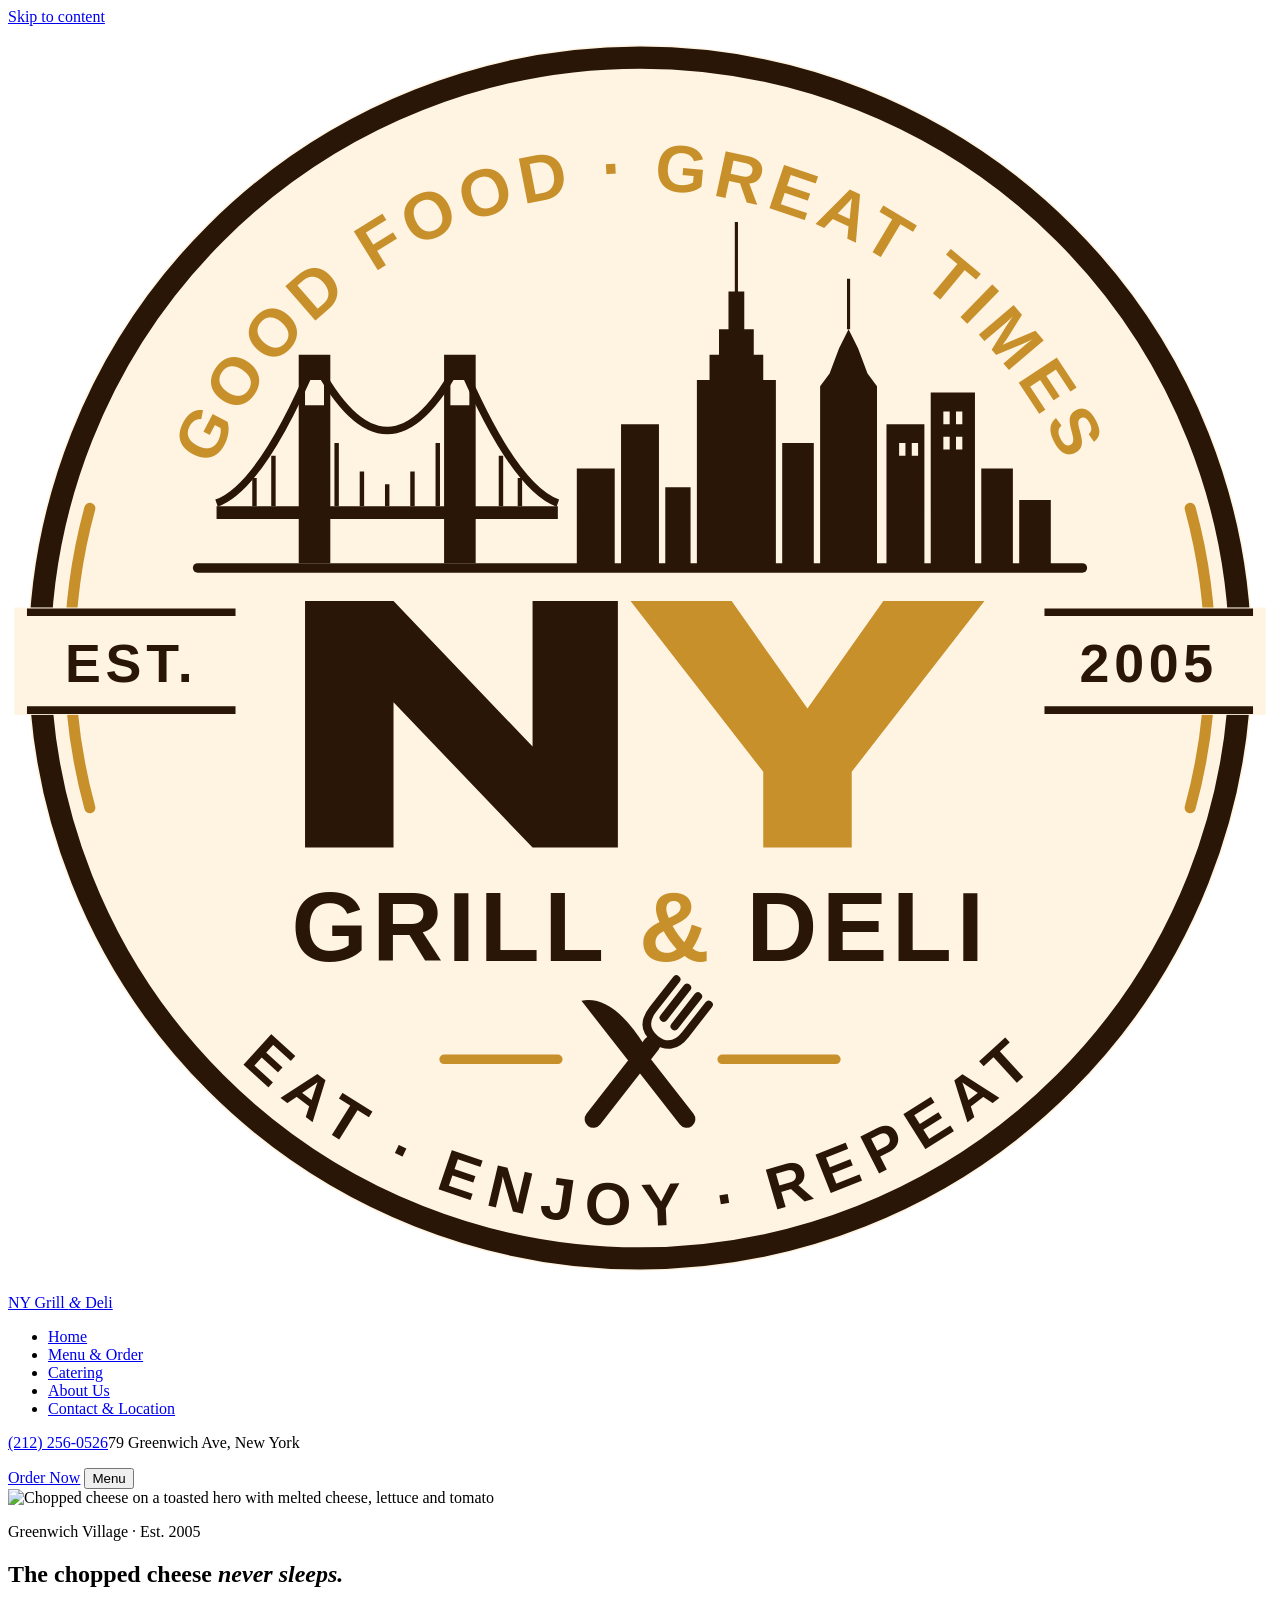
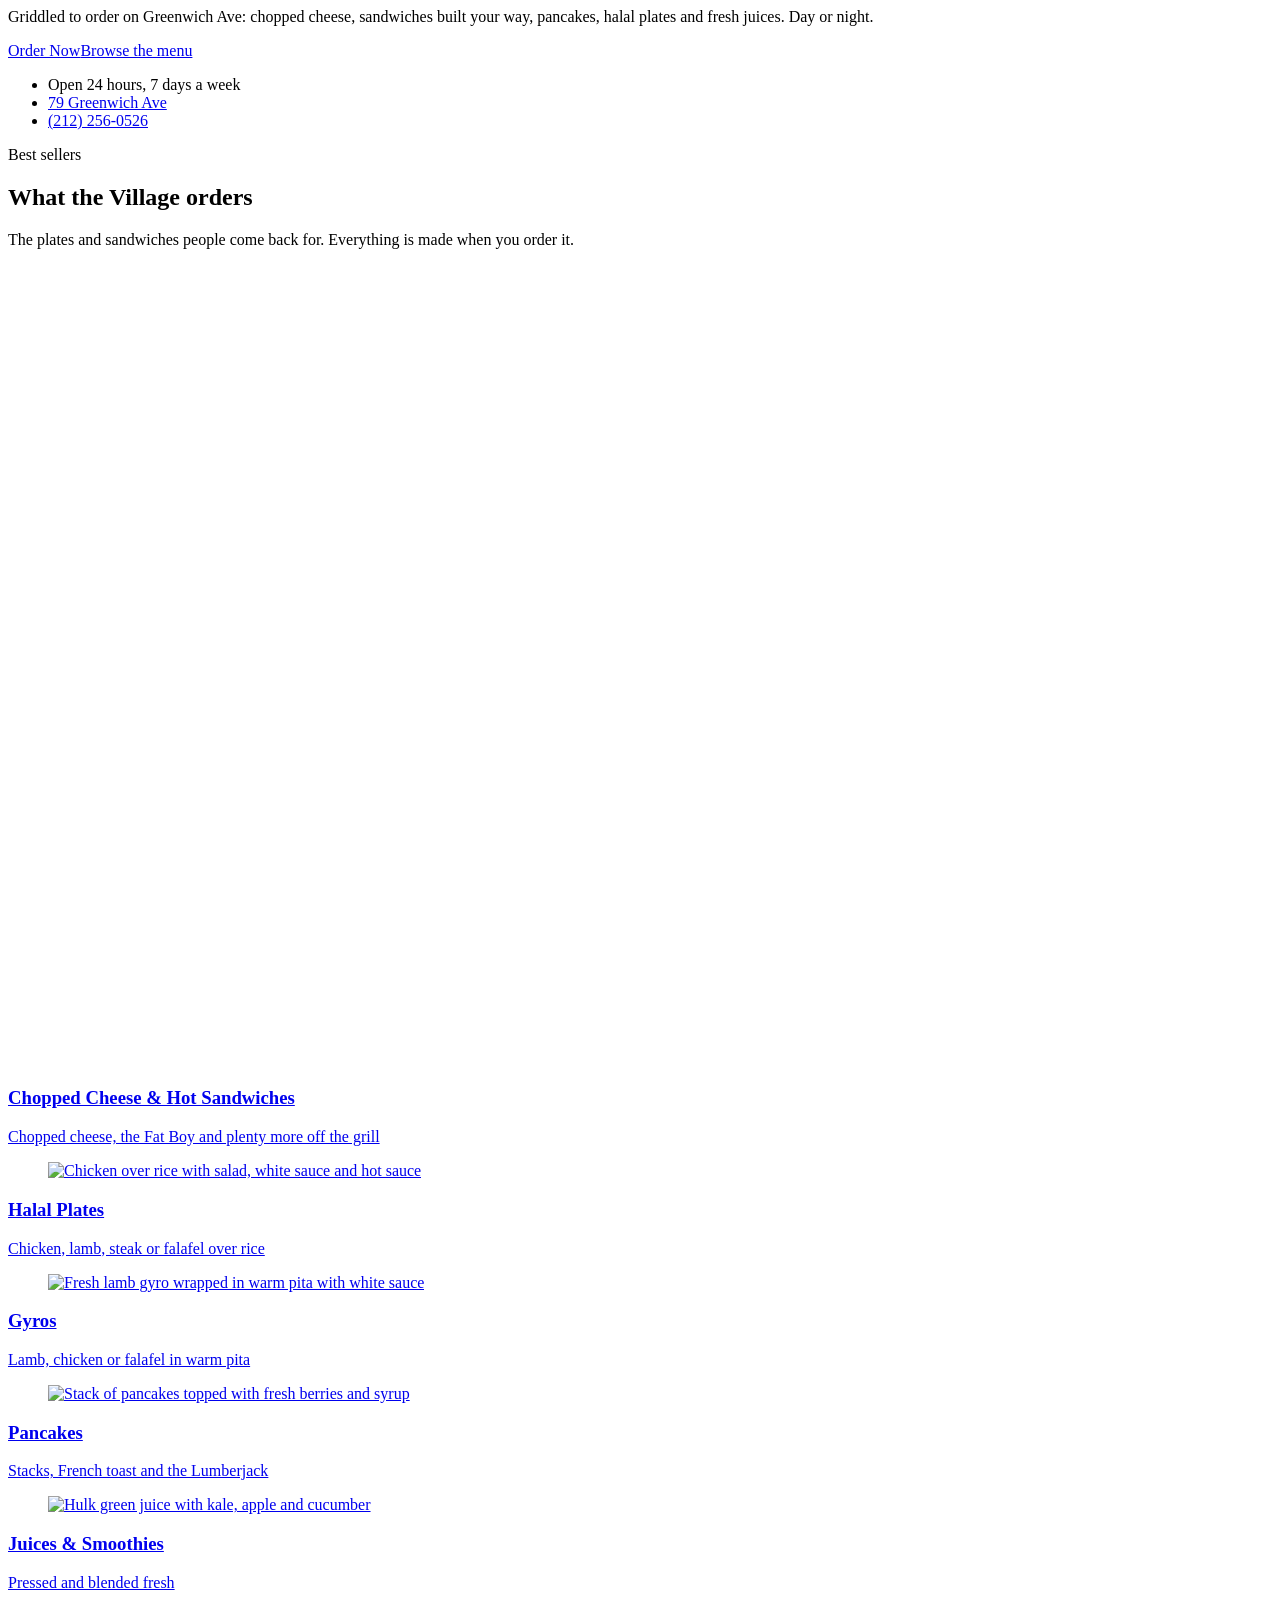
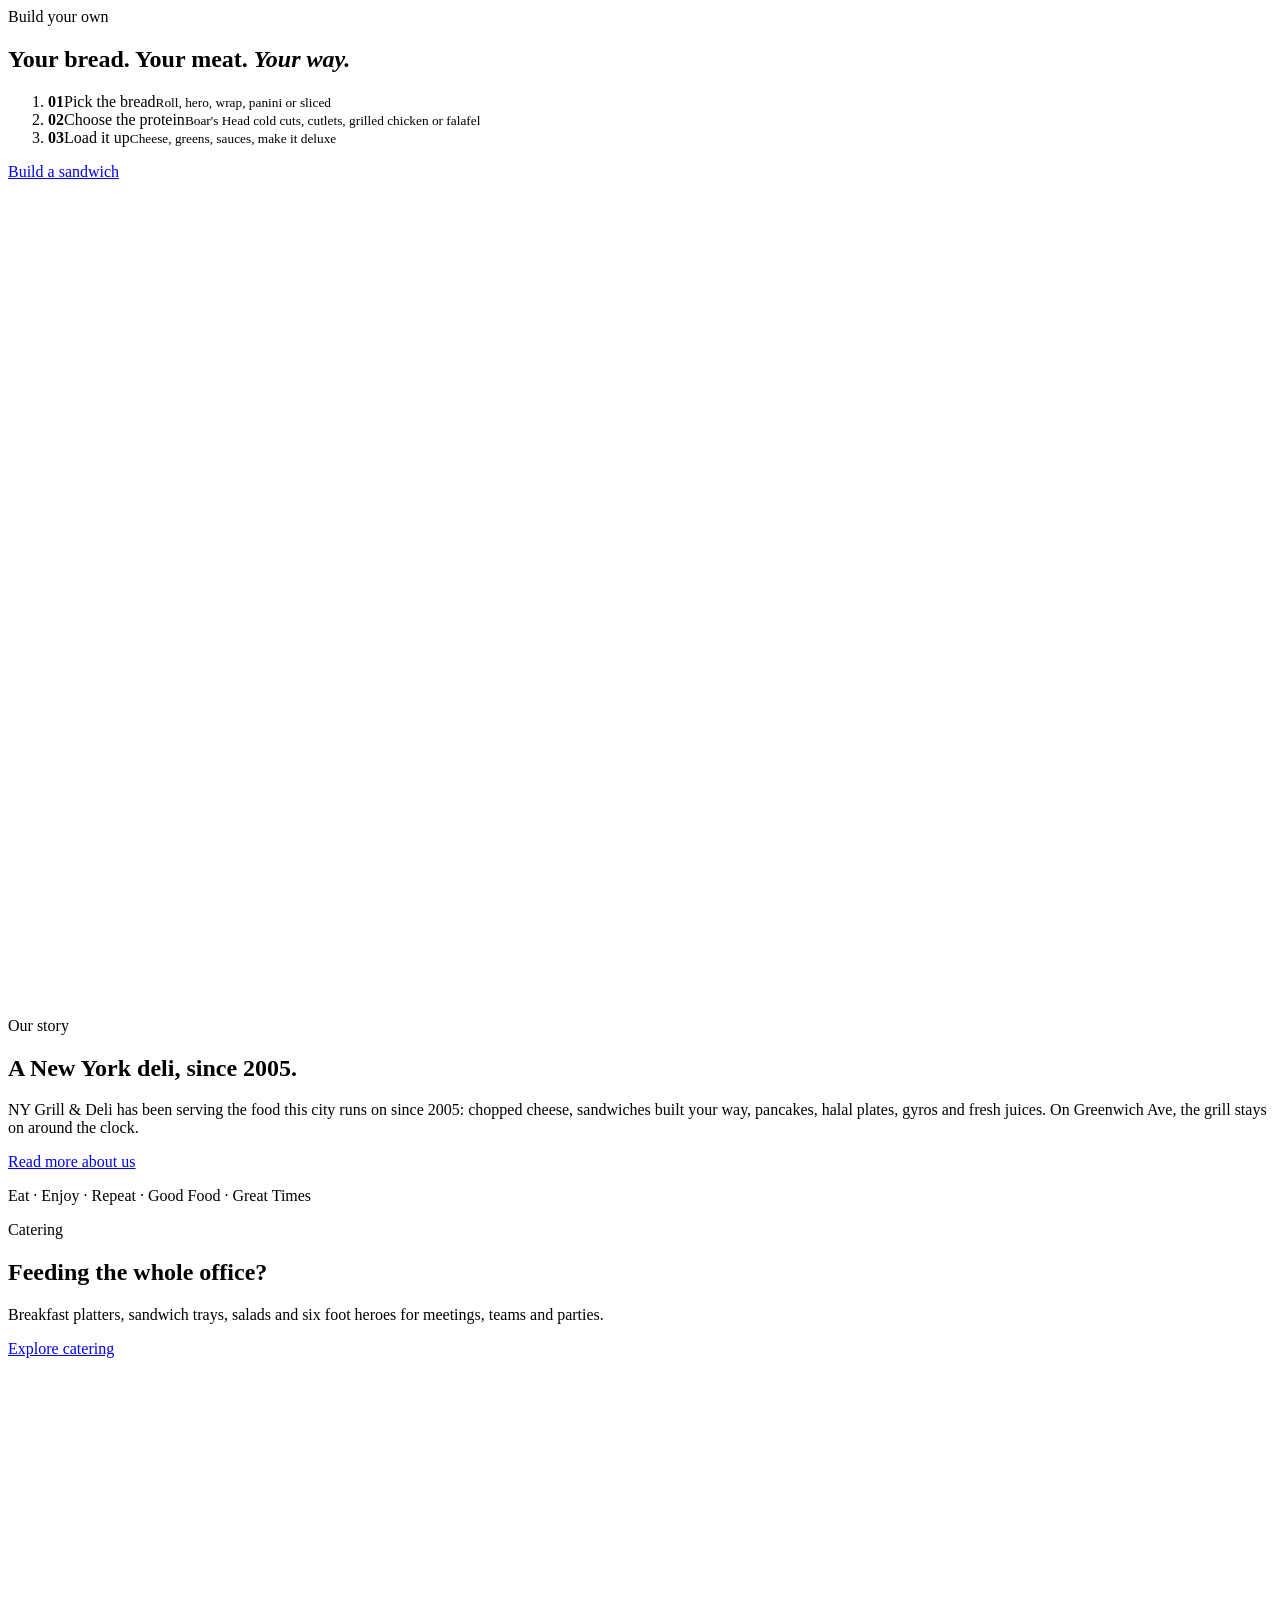
==== index.html @ 50d7a8e9 "Add site root files" ====
<!doctype html>
<html lang="en">
<head>
<meta charset="utf-8">
<meta name="viewport" content="width=device-width,initial-scale=1,viewport-fit=cover">
<title>NY Grill &amp; Deli | Chopped Cheese, Halal Plates &amp; Breakfast, 79 Greenwich Ave, NYC</title>
<meta name="description" content="NY Grill &amp; Deli at 79 Greenwich Ave, New York, NY 10014. Chopped cheese, build-your-own sandwiches, pancakes, halal plates, gyros and fresh juices. Open 24 hours. Order online for pickup or delivery.">
<meta property="og:image" content="assets/img/site/hero-1600.webp">
<meta property="og:type" content="website"><meta property="og:site_name" content="NY Grill &amp; Deli">
<meta property="og:title" content="NY Grill &amp; Deli | Chopped Cheese, Halal Plates &amp; Breakfast, 79 Greenwich Ave, NYC"><meta property="og:description" content="NY Grill &amp; Deli at 79 Greenwich Ave, New York, NY 10014. Chopped cheese, build-your-own sandwiches, pancakes, halal plates, gyros and fresh juices. Open 24 hours. Order online for pickup or delivery.">
<meta name="twitter:card" content="summary_large_image">
<meta name="theme-color" content="#1B120D">
<link rel="icon" href="assets/img/favicon.svg" type="image/svg+xml">
<link rel="preload" href="assets/fonts/zodiak.woff2" as="font" type="font/woff2" crossorigin>
<link rel="stylesheet" href="assets/site.css?v=1792183107">
<script type="application/ld+json">{"@context": "https://schema.org", "@type": "Restaurant", "name": "NY Grill & Deli", "foundingDate": "2005", "address": {"@type": "PostalAddress", "streetAddress": "79 Greenwich Ave", "addressLocality": "New York", "addressRegion": "NY", "postalCode": "10014", "addressCountry": "US"}, "geo": {"@type": "GeoCoordinates", "latitude": 40.7368685, "longitude": -74.0015739}, "telephone": "+12122560526", "openingHoursSpecification": [{"@type": "OpeningHoursSpecification", "dayOfWeek": ["Monday", "Tuesday", "Wednesday", "Thursday", "Friday", "Saturday", "Sunday"], "opens": "00:00", "closes": "23:59"}], "servesCuisine": ["Deli", "American", "Breakfast", "Sandwiches", "Halal"], "hasMap": "https://www.google.com/maps/search/?api=1&query=NY+Grill+%26+Deli%2C+79+Greenwich+Ave%2C+New+York%2C+NY+10014"}</script>
</head>
<body class="p-home">
<a class="skip" href="#main">Skip to content</a>
<header class="top" data-top>
  <a class="brand" href="index.html" aria-label="NY Grill and Deli, home"><svg class="logo" aria-hidden="true" xmlns="http://www.w3.org/2000/svg" viewBox="0 0 400 400">  <title>NY Grill &amp; Deli</title>
  <defs>
    <path id="lg-top" d="M 52 200 A 148 148 0 0 1 348 200"/>
    <path id="lg-bot" d="M 34 200 A 166 166 0 0 0 366 200"/>
    <clipPath id="lg-sky-clip"><rect x="40" y="40" width="320" height="131"/></clipPath>
    <clipPath id="lg-name-clip"><rect class="lg-name-wipe" x="60" y="262" width="280" height="44"/></clipPath>
  </defs>
  <circle class="lg-disc" cx="200" cy="200" r="194" fill="#FFF4E2"/>
  <g class="lg-ring"><circle cx="200" cy="200" r="190" fill="none" stroke="#2A1606" stroke-width="7" pathLength="1"/></g>
  <g class="lg-arcs" fill="none" stroke="#C8902A" stroke-width="3.5" stroke-linecap="round">
    <path class="lg-arc lg-arc--r" d="M 374.1 152.6 A 180 180 0 0 1 374.1 247.4" pathLength="1"/>
    <path class="lg-arc lg-arc--l" d="M 25.9 247.4 A 180 180 0 0 1 25.9 152.6" pathLength="1"/>
  </g>
  <g class="lg-top-text" fill="#C8902A" font-family="Bricolage Grotesque, Satoshi, Arial, sans-serif" font-weight="700" font-size="21" letter-spacing="2.2">
    <text><textPath href="#lg-top" startOffset="50%" text-anchor="middle" data-text="GOOD FOOD · GREAT TIMES">GOOD FOOD · GREAT TIMES</textPath></text>
  </g>
  <g class="lg-bottom-text" fill="#2A1606" font-family="Bricolage Grotesque, Satoshi, Arial, sans-serif" font-weight="700" font-size="19" letter-spacing="2.6">
    <text><textPath href="#lg-bot" startOffset="50%" text-anchor="middle" dominant-baseline="hanging" data-text="EAT · ENJOY · REPEAT">EAT · ENJOY · REPEAT</textPath></text>
  </g>
  <g clip-path="url(#lg-sky-clip)">
    <g class="lg-skyline" fill="#2A1606">
      <!-- Brooklyn Bridge -->
      <g class="lg-bridge">
        <path d="M92 104h10v66h-10zM138 104h10v66h-10z"/>
        <path d="M94 112h6v8h-6zM140 112h6v8h-6z" fill="#FFF4E2"/>
        <path d="M66 152h108v4H66z"/>
        <path d="M66 151 Q 80 146 97 106 M97 106 Q 120 150 143 106 M143 106 Q 160 146 174 151" fill="none" stroke="#2A1606" stroke-width="2.4"/>
        <path d="M104 132v20M112 141v11M120 145v7M128 141v11M136 132v20M84 136v16M78 143v9M156 136v16M162 143v9" stroke="#2A1606" stroke-width="1.4"/>
      </g>
      <!-- Towers -->
      <path d="M180 140h12v31h-12zM194 126h12v45h-12zM208 146h8v25h-8z"/>
      <path d="M218 171V112h4v-8h3v-8h3V84h2V62h1V84h2v12h3v8h3v8h4v59z"/>
      <path d="M245 132h10v39h-10z"/>
      <path d="M257 171V114l3-4 3-8 3-6 3 6 3 8 3 4v57zM265.5 96V80h1V96z"/>
      <path d="M278 126h12v45h-12zM292 116h14v55h-14zM308 140h10v31h-10zM320 150h10v21h-10z"/>
      <path d="M296 122h2v4h-2zM300 122h2v4h-2zM296 130h2v4h-2zM300 130h2v4h-2zM282 132h2v4h-2zM286 132h2v4h-2z" fill="#FFF4E2"/>
    </g>
  </g>
  <path class="lg-ground" d="M60 171.5H340" stroke="#2A1606" stroke-width="3" stroke-linecap="round" pathLength="1"/>
  <g class="lg-ny">
    <path class="lg-n" fill="#2A1606" d="M94 182h28l44 46v-46h27v78h-27l-44-46v46H94z"/>
    <path class="lg-y" fill="#C8902A" d="M197 182h32l24 34 24-34h32l-42 54v24h-28v-24z"/>
  </g>
  <g clip-path="url(#lg-name-clip)">
    <text class="lg-name" x="200" y="296" text-anchor="middle" fill="#2A1606" font-family="Clash Display, Satoshi, Arial, sans-serif" font-weight="600" font-size="31" letter-spacing="1.5">GRILL <tspan fill="#C8902A">&amp;</tspan> DELI</text>
  </g>
  <g class="lg-cutlery" transform="translate(200 327)">
    <path class="lg-rule" d="M138 0h36M226 0h36" transform="translate(-200 0)" stroke="#C8902A" stroke-width="3" stroke-linecap="round"/>
    <g class="lg-knife"><g transform="rotate(-38)">
      <path d="M-3.2-26c6 3 8.5 11 7 24h-7z" fill="#2A1606"/>
      <path d="M0 0v24" stroke="#2A1606" stroke-width="5.5" stroke-linecap="round"/>
    </g></g>
    <g class="lg-fork"><g transform="rotate(38)">
      <path d="M-6.5-27v12M-2.2-27v12M2.2-27v12M6.5-27v12M-6.5-15q0 7 6.5 7t6.5-7M0-8v32" fill="none" stroke="#2A1606" stroke-width="2.6" stroke-linecap="round"/>
      <path d="M0-6v30" stroke="#2A1606" stroke-width="5.5" stroke-linecap="round"/>
    </g></g>
  </g>
  <g class="lg-est" font-family="Bricolage Grotesque, Satoshi, Arial, sans-serif" font-weight="700" font-size="17" letter-spacing="1.5" fill="#2A1606">
    <g class="lg-est-l"><rect x="2" y="184" width="74" height="34" fill="#FFF4E2"/><path d="M6 185.5h66M6 216.5h66" stroke="#2A1606" stroke-width="2.4"/><text x="39" y="207.5" text-anchor="middle">EST.</text></g>
    <g class="lg-est-r"><rect x="324" y="184" width="74" height="34" fill="#FFF4E2"/><path d="M328 185.5h66M328 216.5h66" stroke="#2A1606" stroke-width="2.4"/><text x="361" y="207.5" text-anchor="middle">2005</text></g>
  </g>
</svg><span class="brand-word">NY Grill <em>&amp;</em> Deli</span></a>
  <nav class="nav" id="site-nav" aria-label="Main">
    <ul>
      <li><a href="index.html" aria-current="page">Home</a></li>
      <li><a href="order.html">Menu &amp; Order</a></li>
      <li><a href="catering.html">Catering</a></li>
      <li><a href="about.html">About Us</a></li>
      <li><a href="contact.html">Contact &amp; Location</a></li>
    </ul>
    <p class="nav-meta"><a href="tel:+12122560526">(212) 256-0526</a><span>79 Greenwich Ave, New York</span></p>
  </nav>
  <div class="top-acts">
    <a class="btn btn-brass btn-s top-cta" href="order.html">Order Now</a>
    <button class="menu-btn" type="button" aria-expanded="false" aria-controls="site-nav" data-nav-toggle><span class="sr">Menu</span><i aria-hidden="true"></i></button>
  </div>
</header>

<main id="main">

<section class="hero" aria-labelledby="hero-h">
  <picture class="hero-media">
    <img src="assets/img/site/hero-1600.webp" srcset="assets/img/site/hero-800.webp 800w, assets/img/site/hero-1600.webp 1600w" sizes="(min-width:1024px) 58vw, 100vw" width="1600" height="1067" alt="Chopped cheese on a toasted hero with melted cheese, lettuce and tomato" fetchpriority="high">
  </picture>
  <div class="hero-copy">
    <p class="eyebrow">Greenwich Village · Est. 2005</p>
    <h1 id="hero-h">The chopped cheese <em>never sleeps.</em></h1>
    <p class="lede">Griddled to order on Greenwich Ave: chopped cheese, sandwiches built your way, pancakes, halal plates and fresh juices. Day or night.</p>
    <div class="cta-row"><a class="btn btn-brass btn-l" href="order.html">Order Now</a><a class="btn btn-ghost btn-l" href="order.html#menu">Browse the menu</a></div>
    <ul class="hero-meta">
      <li><span class="dot" aria-hidden="true"></span>Open 24 hours, 7 days a week</li>
      <li><a href="contact.html">79 Greenwich Ave</a></li>
      <li><a href="tel:+12122560526">(212) 256-0526</a></li>
    </ul>
  </div>
</section>

<section class="sec wrap" aria-labelledby="picks-h">
  <div class="sec-head">
    <div><p class="eyebrow">Best sellers</p><h2 id="picks-h" class="h2">What the Village orders</h2></div>
    <p>The plates and sandwiches people come back for. Everything is made when you order it.</p>
  </div>
  <div class="picks">
    <a class="pick pick-xl" href="order.html#hot-sandwiches"><figure><img src="assets/img/site/fat-boy-1200.webp" srcset="assets/img/site/fat-boy-600.webp 600w, assets/img/site/fat-boy-1200.webp 1200w" sizes="(min-width:900px) 50vw, 100vw" width="1200" height="800" loading="lazy" alt="Fat Boy hot sandwich with crispy chicken cutlet, bacon and melted cheese"></figure><div class="pick-cap"><h3>Chopped Cheese &amp; Hot Sandwiches</h3><p>Chopped cheese, the Fat Boy and plenty more off the grill</p></div></a>
    <a class="pick" href="order.html#halal"><figure><img src="assets/img/site/chicken-over-rice-500.webp" srcset="assets/img/site/chicken-over-rice-500.webp 500w, assets/img/site/chicken-over-rice-1000.webp 1000w" sizes="(min-width:900px) 25vw, 50vw" width="1000" height="800" loading="lazy" alt="Chicken over rice with salad, white sauce and hot sauce"></figure><div class="pick-cap"><h3>Halal Plates</h3><p>Chicken, lamb, steak or falafel over rice</p></div></a>
    <a class="pick" href="order.html#halal"><figure><img src="assets/img/site/lamb-gyro-500.webp" srcset="assets/img/site/lamb-gyro-500.webp 500w, assets/img/site/lamb-gyro-1000.webp 1000w" sizes="(min-width:900px) 25vw, 50vw" width="1000" height="800" loading="lazy" alt="Fresh lamb gyro wrapped in warm pita with white sauce"></figure><div class="pick-cap"><h3>Gyros</h3><p>Lamb, chicken or falafel in warm pita</p></div></a>
    <a class="pick" href="order.html#breakfast"><figure><img src="assets/img/site/pancakes-500.webp" srcset="assets/img/site/pancakes-500.webp 500w, assets/img/site/pancakes-1000.webp 1000w" sizes="(min-width:900px) 25vw, 50vw" width="1000" height="800" loading="lazy" alt="Stack of pancakes topped with fresh berries and syrup"></figure><div class="pick-cap"><h3>Pancakes</h3><p>Stacks, French toast and the Lumberjack</p></div></a>
    <a class="pick" href="order.html#juices"><figure><img src="assets/img/site/hulk-juice-400.webp" srcset="assets/img/site/hulk-juice-400.webp 400w, assets/img/site/hulk-juice-800.webp 800w" sizes="(min-width:900px) 25vw, 50vw" width="800" height="1000" loading="lazy" alt="Hulk green juice with kale, apple and cucumber"></figure><div class="pick-cap"><h3>Juices &amp; Smoothies</h3><p>Pressed and blended fresh</p></div></a>
  </div>
</section>

<section class="byo" aria-labelledby="byo-h">
  <div class="wrap byo-in">
    <div>
      <p class="eyebrow">Build your own</p>
      <h2 id="byo-h" class="h2">Your bread. Your meat. <em>Your way.</em></h2>
    </div>
    <ol class="steps">
      <li><b>01</b><span>Pick the bread</span><small>Roll, hero, wrap, panini or sliced</small></li>
      <li><b>02</b><span>Choose the protein</span><small>Boar's Head cold cuts, cutlets, grilled chicken or falafel</small></li>
      <li><b>03</b><span>Load it up</span><small>Cheese, greens, sauces, make it deluxe</small></li>
    </ol>
    <a class="btn btn-brass" href="order.html#subs">Build a sandwich</a>
  </div>
</section>

<section class="sec wrap" aria-labelledby="story-h">
  <div class="split">
    <figure class="split-media"><img src="assets/img/site/burrito-1000.webp" srcset="assets/img/site/burrito-500.webp 500w, assets/img/site/burrito-1000.webp 1000w" sizes="(min-width:900px) 50vw, 100vw" width="1000" height="800" loading="lazy" alt="Hungry Man breakfast burrito with eggs, bacon and potatoes, cut in half"></figure>
    <div class="split-copy">
      <p class="eyebrow">Our story</p>
      <h2 id="story-h" class="h2">A New York deli, since 2005.</h2>
      <p>NY Grill &amp; Deli has been serving the food this city runs on since 2005: chopped cheese, sandwiches built your way, pancakes, halal plates, gyros and fresh juices. On Greenwich Ave, the grill stays on around the clock.</p>
      <a class="tlink" href="about.html">Read more about us</a>
    </div>
  </div>
</section>

<div class="band" aria-hidden="true"><p>Eat <span>·</span> Enjoy <span>·</span> Repeat <span>·</span> Good Food <span>·</span> Great Times</p></div>

<section class="sec wrap" aria-labelledby="cater-h">
  <div class="split split-rev">
    <div class="split-copy">
      <p class="eyebrow">Catering</p>
      <h2 id="cater-h" class="h2">Feeding the whole office?</h2>
      <p>Breakfast platters, sandwich trays, salads and six foot heroes for meetings, teams and parties.</p>
      <a class="btn btn-ghost" href="catering.html">Explore catering</a>
    </div>
    <figure class="split-media"><img src="assets/img/site/bagels-1200.webp" srcset="assets/img/site/bagels-600.webp 600w, assets/img/site/bagels-1200.webp 1200w" sizes="(min-width:900px) 50vw, 100vw" width="1200" height="800" loading="lazy" alt="Bagels on a board with cream cheese, guacamole and spreads"></figure>
  </div>
</section>

<section class="visit wrap" aria-labelledby="visit-h">
  <div>
    <p class="eyebrow">Visit</p>
    <h2 id="visit-h" class="h2">79 Greenwich Ave</h2>
    <p class="visit-sub">New York, NY 10014 · Open 24 hours, 7 days a week</p>
  </div>
  <div class="cta-row"><a class="btn btn-brass" href="https://www.google.com/maps/search/?api=1&query=NY+Grill+%26+Deli%2C+79+Greenwich+Ave%2C+New+York%2C+NY+10014" target="_blank" rel="noopener">Get directions</a><a class="btn btn-ghost" href="tel:+12122560526">Call (212) 256-0526</a></div>
</section>

</main>
<footer class="foot">
  <div class="foot-in">
    <div class="foot-brand"><svg class="logo" aria-hidden="true" xmlns="http://www.w3.org/2000/svg" viewBox="0 0 400 400">  <title>NY Grill &amp; Deli</title>
  <defs>
    <path id="lf-top" d="M 52 200 A 148 148 0 0 1 348 200"/>
    <path id="lf-bot" d="M 34 200 A 166 166 0 0 0 366 200"/>
    <clipPath id="lf-sky-clip"><rect x="40" y="40" width="320" height="131"/></clipPath>
    <clipPath id="lf-name-clip"><rect class="lf-name-wipe" x="60" y="262" width="280" height="44"/></clipPath>
  </defs>
  <circle class="lf-disc" cx="200" cy="200" r="194" fill="#FFF4E2"/>
  <g class="lf-ring"><circle cx="200" cy="200" r="190" fill="none" stroke="#2A1606" stroke-width="7" pathLength="1"/></g>
  <g class="lf-arcs" fill="none" stroke="#C8902A" stroke-width="3.5" stroke-linecap="round">
    <path class="lf-arc lf-arc--r" d="M 374.1 152.6 A 180 180 0 0 1 374.1 247.4" pathLength="1"/>
    <path class="lf-arc lf-arc--l" d="M 25.9 247.4 A 180 180 0 0 1 25.9 152.6" pathLength="1"/>
  </g>
  <g class="lf-top-text" fill="#C8902A" font-family="Bricolage Grotesque, Satoshi, Arial, sans-serif" font-weight="700" font-size="21" letter-spacing="2.2">
    <text><textPath href="#lf-top" startOffset="50%" text-anchor="middle" data-text="GOOD FOOD · GREAT TIMES">GOOD FOOD · GREAT TIMES</textPath></text>
  </g>
  <g class="lf-bottom-text" fill="#2A1606" font-family="Bricolage Grotesque, Satoshi, Arial, sans-serif" font-weight="700" font-size="19" letter-spacing="2.6">
    <text><textPath href="#lf-bot" startOffset="50%" text-anchor="middle" dominant-baseline="hanging" data-text="EAT · ENJOY · REPEAT">EAT · ENJOY · REPEAT</textPath></text>
  </g>
  <g clip-path="url(#lf-sky-clip)">
    <g class="lf-skyline" fill="#2A1606">
      <!-- Brooklyn Bridge -->
      <g class="lf-bridge">
        <path d="M92 104h10v66h-10zM138 104h10v66h-10z"/>
        <path d="M94 112h6v8h-6zM140 112h6v8h-6z" fill="#FFF4E2"/>
        <path d="M66 152h108v4H66z"/>
        <path d="M66 151 Q 80 146 97 106 M97 106 Q 120 150 143 106 M143 106 Q 160 146 174 151" fill="none" stroke="#2A1606" stroke-width="2.4"/>
        <path d="M104 132v20M112 141v11M120 145v7M128 141v11M136 132v20M84 136v16M78 143v9M156 136v16M162 143v9" stroke="#2A1606" stroke-width="1.4"/>
      </g>
      <!-- Towers -->
      <path d="M180 140h12v31h-12zM194 126h12v45h-12zM208 146h8v25h-8z"/>
      <path d="M218 171V112h4v-8h3v-8h3V84h2V62h1V84h2v12h3v8h3v8h4v59z"/>
      <path d="M245 132h10v39h-10z"/>
      <path d="M257 171V114l3-4 3-8 3-6 3 6 3 8 3 4v57zM265.5 96V80h1V96z"/>
      <path d="M278 126h12v45h-12zM292 116h14v55h-14zM308 140h10v31h-10zM320 150h10v21h-10z"/>
      <path d="M296 122h2v4h-2zM300 122h2v4h-2zM296 130h2v4h-2zM300 130h2v4h-2zM282 132h2v4h-2zM286 132h2v4h-2z" fill="#FFF4E2"/>
    </g>
  </g>
  <path class="lf-ground" d="M60 171.5H340" stroke="#2A1606" stroke-width="3" stroke-linecap="round" pathLength="1"/>
  <g class="lf-ny">
    <path class="lf-n" fill="#2A1606" d="M94 182h28l44 46v-46h27v78h-27l-44-46v46H94z"/>
    <path class="lf-y" fill="#C8902A" d="M197 182h32l24 34 24-34h32l-42 54v24h-28v-24z"/>
  </g>
  <g clip-path="url(#lf-name-clip)">
    <text class="lf-name" x="200" y="296" text-anchor="middle" fill="#2A1606" font-family="Clash Display, Satoshi, Arial, sans-serif" font-weight="600" font-size="31" letter-spacing="1.5">GRILL <tspan fill="#C8902A">&amp;</tspan> DELI</text>
  </g>
  <g class="lf-cutlery" transform="translate(200 327)">
    <path class="lf-rule" d="M138 0h36M226 0h36" transform="translate(-200 0)" stroke="#C8902A" stroke-width="3" stroke-linecap="round"/>
    <g class="lf-knife"><g transform="rotate(-38)">
      <path d="M-3.2-26c6 3 8.5 11 7 24h-7z" fill="#2A1606"/>
      <path d="M0 0v24" stroke="#2A1606" stroke-width="5.5" stroke-linecap="round"/>
    </g></g>
    <g class="lf-fork"><g transform="rotate(38)">
      <path d="M-6.5-27v12M-2.2-27v12M2.2-27v12M6.5-27v12M-6.5-15q0 7 6.5 7t6.5-7M0-8v32" fill="none" stroke="#2A1606" stroke-width="2.6" stroke-linecap="round"/>
      <path d="M0-6v30" stroke="#2A1606" stroke-width="5.5" stroke-linecap="round"/>
    </g></g>
  </g>
  <g class="lf-est" font-family="Bricolage Grotesque, Satoshi, Arial, sans-serif" font-weight="700" font-size="17" letter-spacing="1.5" fill="#2A1606">
    <g class="lf-est-l"><rect x="2" y="184" width="74" height="34" fill="#FFF4E2"/><path d="M6 185.5h66M6 216.5h66" stroke="#2A1606" stroke-width="2.4"/><text x="39" y="207.5" text-anchor="middle">EST.</text></g>
    <g class="lf-est-r"><rect x="324" y="184" width="74" height="34" fill="#FFF4E2"/><path d="M328 185.5h66M328 216.5h66" stroke="#2A1606" stroke-width="2.4"/><text x="361" y="207.5" text-anchor="middle">2005</text></g>
  </g>
</svg><p class="foot-tag">Good Food · Great Times<br><span>Eat · Enjoy · Repeat</span></p></div>
    <div><h2 class="foot-h">Visit</h2><address><a href="https://www.google.com/maps/search/?api=1&query=NY+Grill+%26+Deli%2C+79+Greenwich+Ave%2C+New+York%2C+NY+10014" rel="noopener" target="_blank">79 Greenwich Ave<br>New York, NY 10014</a></address><p><a href="tel:+12122560526">(212) 256-0526</a></p><p class="foot-hours">Open 24 hours, 7 days a week</p></div>
    <div><h2 class="foot-h">Explore</h2><ul><li><a href="order.html">Menu &amp; Order</a></li><li><a href="catering.html">Catering</a></li><li><a href="about.html">About Us</a></li><li><a href="contact.html">Contact &amp; Location</a></li></ul></div>
    <div class="foot-cta"><h2 class="foot-h">Hungry?</h2><a class="btn btn-brass" href="order.html">Order Now</a></div>
  </div>
  <p class="foot-legal">© <span data-year>2026</span> NY Grill &amp; Deli · Est. 2005 · 79 Greenwich Ave, New York, NY 10014</p>
</footer>

<script src="assets/site.js?v=1792183107" defer></script>
</body>
</html>
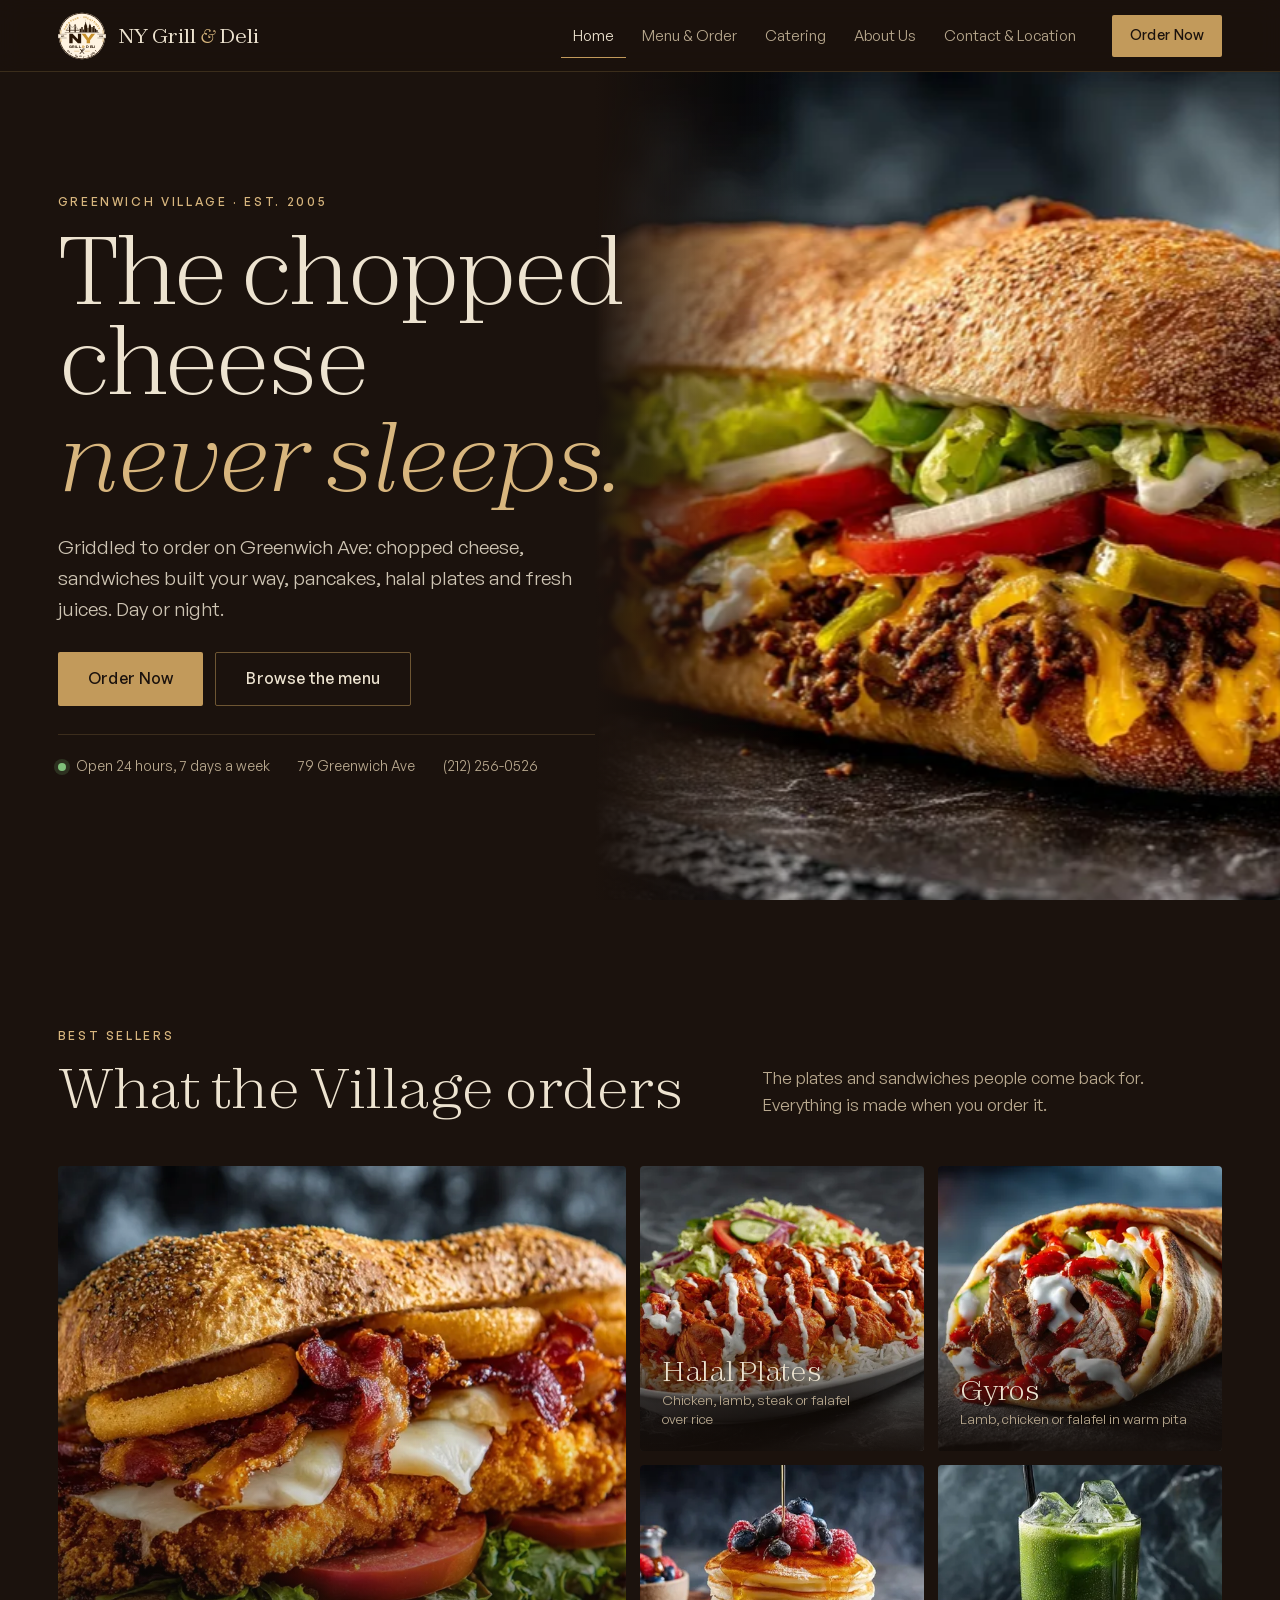
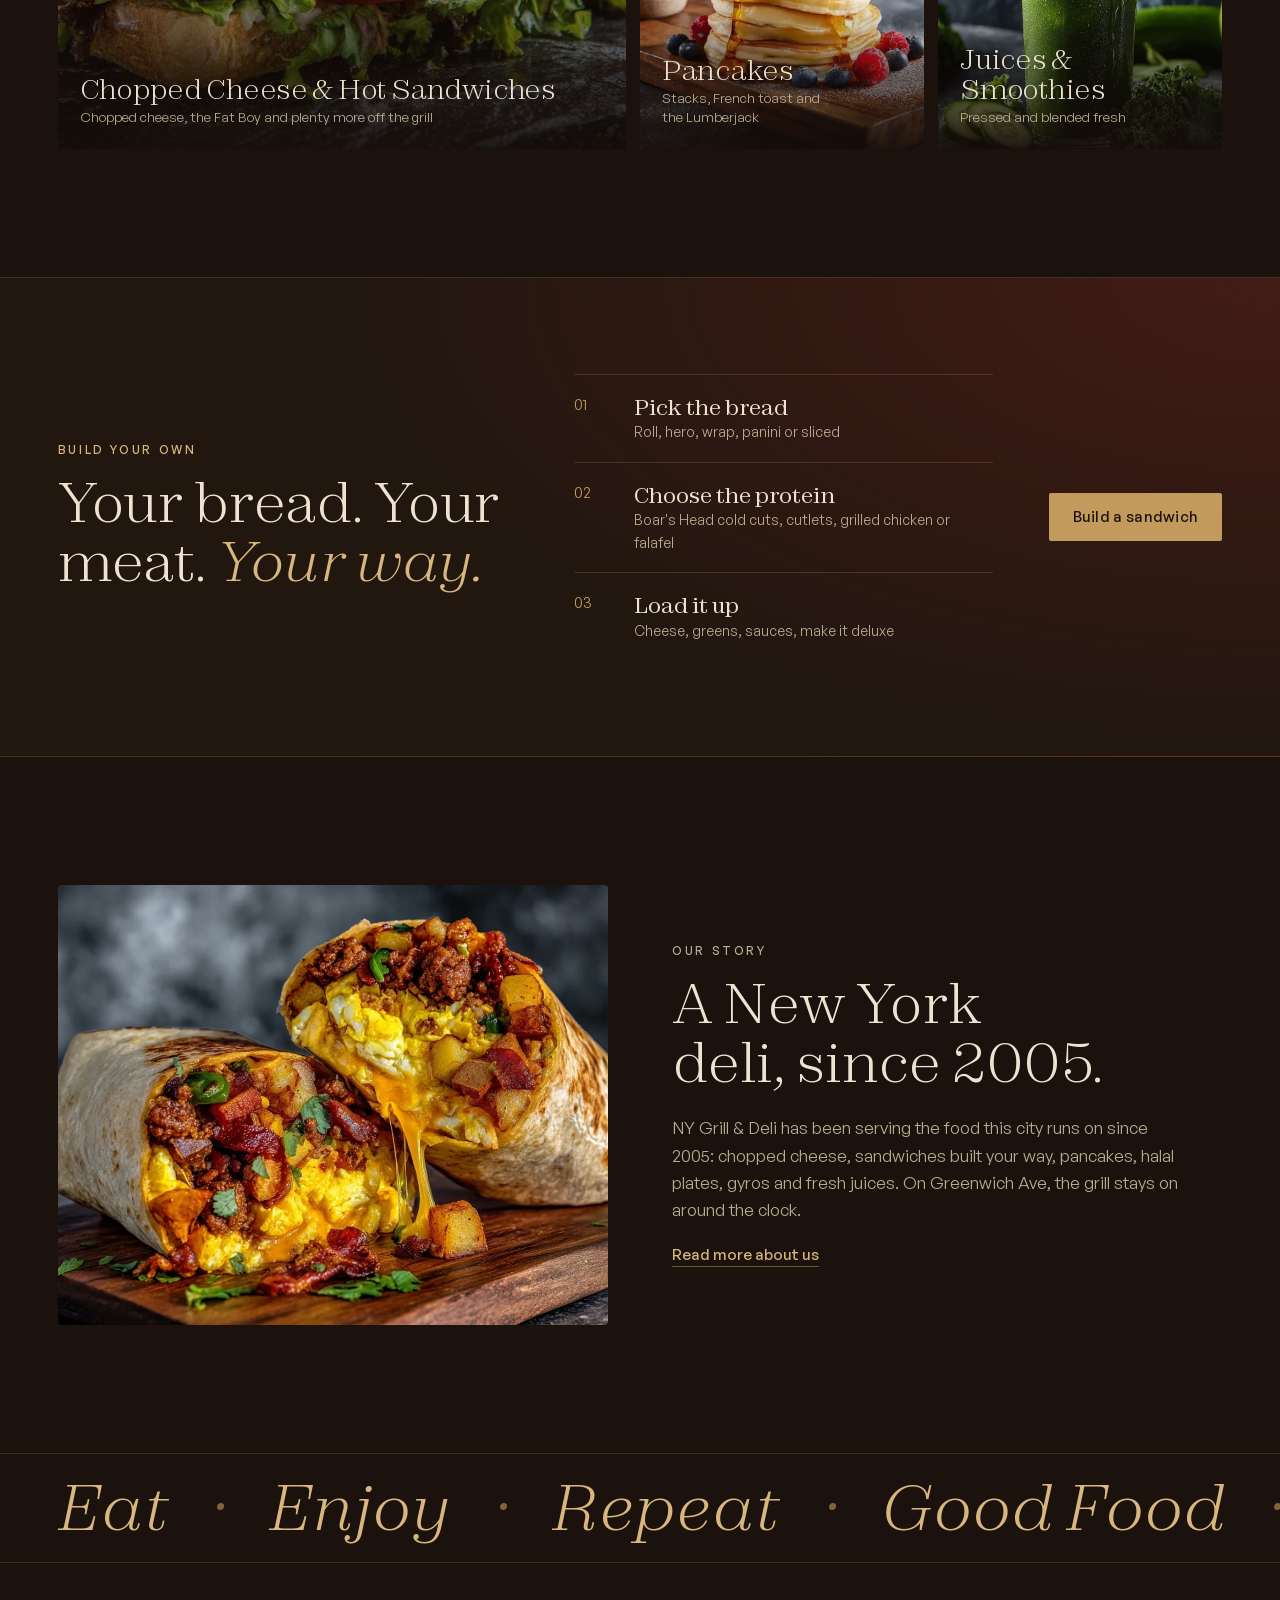
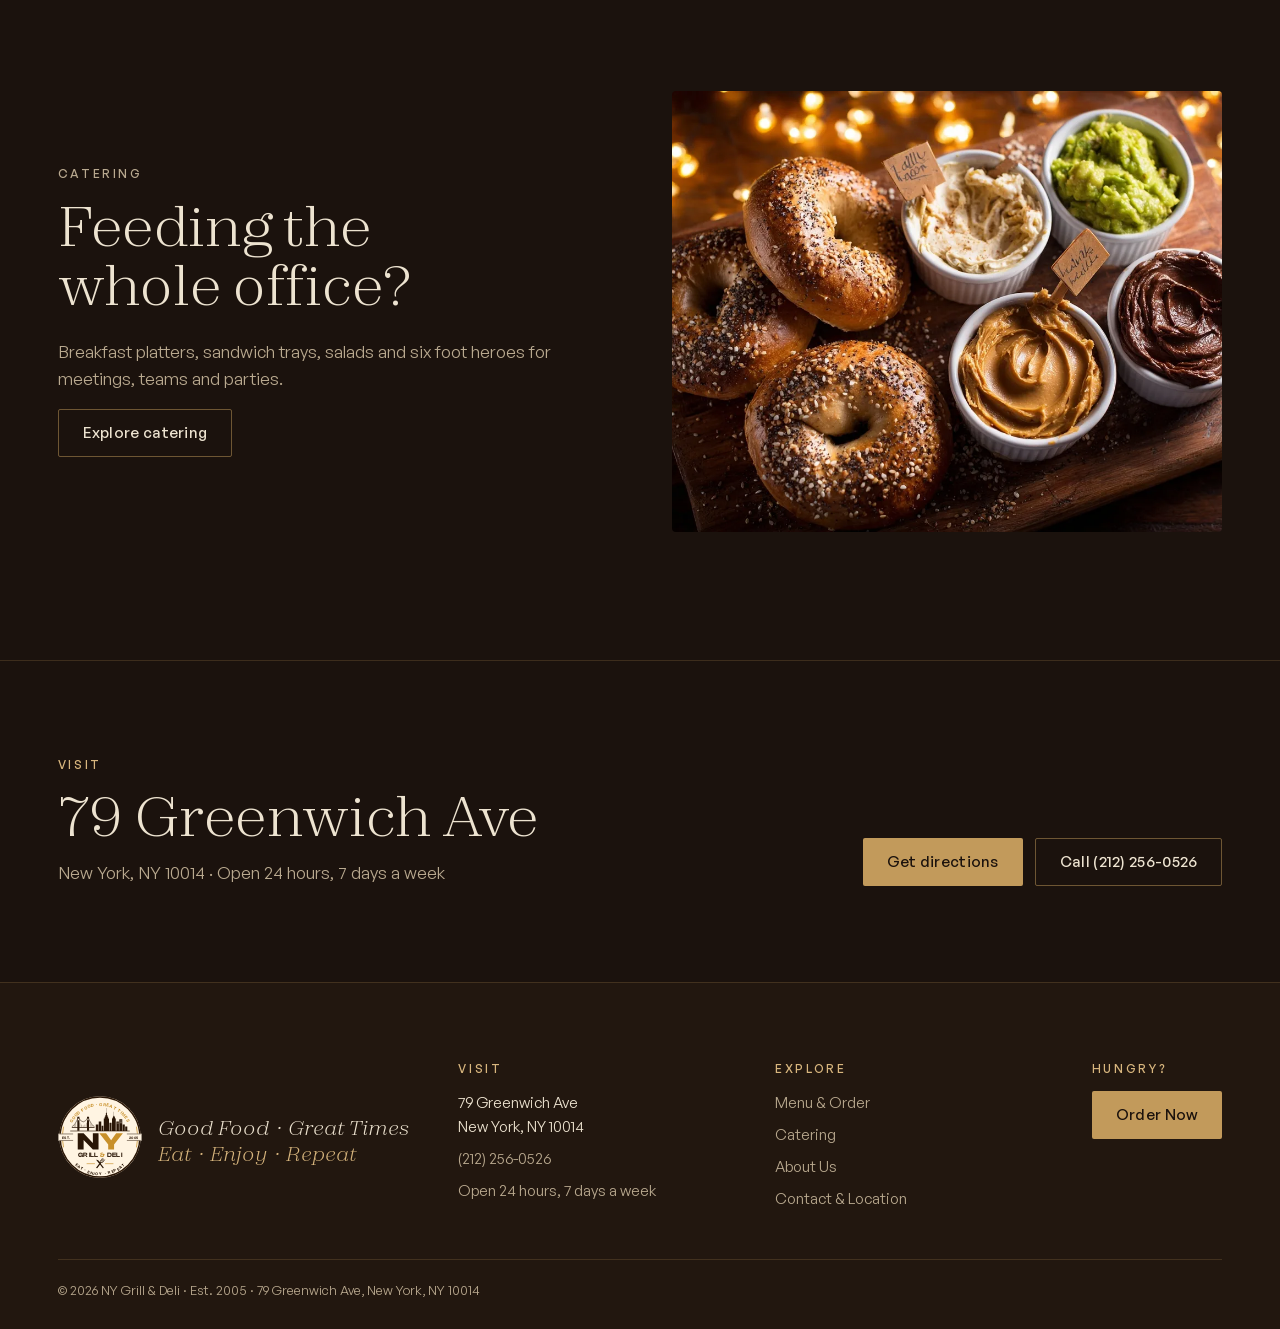
==== commit f9e1a260: "Item customization" ====
--- a/index.html
+++ b/index.html
@@ -12,7 +12,7 @@
 <meta name="theme-color" content="#1B120D">
 <link rel="icon" href="assets/img/favicon.svg" type="image/svg+xml">
 <link rel="preload" href="assets/fonts/zodiak.woff2" as="font" type="font/woff2" crossorigin>
-<link rel="stylesheet" href="assets/site.css?v=1792183107">
+<link rel="stylesheet" href="assets/site.css?v=1792184299">
 <script type="application/ld+json">{"@context": "https://schema.org", "@type": "Restaurant", "name": "NY Grill & Deli", "foundingDate": "2005", "address": {"@type": "PostalAddress", "streetAddress": "79 Greenwich Ave", "addressLocality": "New York", "addressRegion": "NY", "postalCode": "10014", "addressCountry": "US"}, "geo": {"@type": "GeoCoordinates", "latitude": 40.7368685, "longitude": -74.0015739}, "telephone": "+12122560526", "openingHoursSpecification": [{"@type": "OpeningHoursSpecification", "dayOfWeek": ["Monday", "Tuesday", "Wednesday", "Thursday", "Friday", "Saturday", "Sunday"], "opens": "00:00", "closes": "23:59"}], "servesCuisine": ["Deli", "American", "Breakfast", "Sandwiches", "Halal"], "hasMap": "https://www.google.com/maps/search/?api=1&query=NY+Grill+%26+Deli%2C+79+Greenwich+Ave%2C+New+York%2C+NY+10014"}</script>
 </head>
 <body class="p-home">
@@ -251,6 +251,6 @@
   <p class="foot-legal">© <span data-year>2026</span> NY Grill &amp; Deli · Est. 2005 · 79 Greenwich Ave, New York, NY 10014</p>
 </footer>
 
-<script src="assets/site.js?v=1792183107" defer></script>
+<script src="assets/site.js?v=1792184299" defer></script>
 </body>
 </html>
--- a/assets/site.css
+++ b/assets/site.css
@@ -0,0 +1,176 @@
+/* NY Grill & Deli site styles. Brand tokens from the After Hours build (night / brass / bone, Zodiak + General Sans). */
+@font-face{font-family:"Zodiak";src:url(fonts/zodiak.woff2) format("woff2");font-weight:100 900;font-display:swap}
+@font-face{font-family:"Zodiak";src:url(fonts/zodiak-italic.woff2) format("woff2");font-weight:100 900;font-style:italic;font-display:swap}
+@font-face{font-family:"General Sans";src:url(fonts/general-sans.woff2) format("woff2");font-weight:200 700;font-display:swap}
+@font-face{font-family:"Bricolage Grotesque";src:url(fonts/logo-bricolage.woff2) format("woff2");font-weight:200 800;font-display:block}
+@font-face{font-family:"Clash Display";src:url(fonts/logo-clash.woff2) format("woff2");font-weight:600;font-display:block}
+:root{--night:#1B120D;--night-2:#22170F;--panel:#2A1D14;--bone:#EDE3D0;--mute:#B9A98F;--brass:#C29A5B;--brass-2:#D8B67E;--line:rgba(194,154,91,.5);--faint:rgba(194,154,91,.2);--ox:#5E1F1C;--cream:#F1E4CC;
+--serif:"Zodiak",Georgia,serif;--sans:"General Sans",system-ui,-apple-system,"Segoe UI",sans-serif;--g:clamp(18px,4.5vw,64px);--topH:72px;--navH:52px;--max:1280px;--ease:cubic-bezier(.2,.7,.2,1)}
+*,*::before,*::after{box-sizing:border-box}
+html{background:var(--night);color-scheme:dark;-webkit-text-size-adjust:100%;scroll-padding-top:calc(var(--topH) + 16px)}
+.p-order{scroll-padding-top:calc(var(--topH) + var(--navH) + 12px)}
+body{margin:0;background:var(--night);color:var(--bone);font:400 17px/1.6 var(--sans);-webkit-font-smoothing:antialiased;overflow-x:clip}
+img{display:block;max-width:100%;height:auto}
+a{color:inherit}
+button,input,select,textarea{font:inherit;color:inherit}
+button{background:none;border:0;cursor:pointer;touch-action:manipulation}
+h1,h2,h3{margin:0;font-family:var(--serif);font-weight:300;line-height:1.05;text-wrap:balance;letter-spacing:-.01em}
+h1 em,h2 em{font-style:italic;color:var(--brass-2)}
+p{margin:0 0 1em;text-wrap:pretty}
+address{font-style:normal}
+:focus-visible{outline:2px solid var(--brass-2);outline-offset:3px;border-radius:2px}
+.sr{position:absolute;width:1px;height:1px;overflow:hidden;clip:rect(0 0 0 0);white-space:nowrap}
+.skip{position:absolute;left:12px;top:-60px;z-index:80;background:var(--brass);color:var(--night);padding:10px 16px}.skip:focus{top:12px}
+.wrap{max-width:var(--max);margin:0 auto;padding:0 var(--g)}
+.eyebrow{font:500 12px/1.3 var(--sans);letter-spacing:.22em;text-transform:uppercase;color:var(--brass-2);margin:0 0 16px}
+.h2{font-size:clamp(32px,4.4vw,56px)}
+.lede{font-size:clamp(17px,1.5vw,20px);color:var(--mute);max-width:52ch}
+.owner{display:block;margin-top:14px;padding:10px 14px;border-left:2px solid var(--brass);background:rgba(194,154,91,.08);color:var(--brass-2);font-size:14px;font-style:italic;line-height:1.5}
+.btn{display:inline-flex;align-items:center;justify-content:center;gap:10px;min-height:48px;padding:0 24px;border-radius:2px;font-weight:500;font-size:15px;letter-spacing:.02em;text-decoration:none;white-space:nowrap;transition:background-color .25s,color .25s,border-color .25s,transform .2s var(--ease);touch-action:manipulation}
+.btn:active{transform:translateY(1px)}
+.btn-l{min-height:54px;padding:0 30px;font-size:16px}.btn-s{min-height:42px;padding:0 18px;font-size:14px}.btn-w{width:100%}
+.btn-brass{background:var(--brass);color:var(--night)}.btn-brass:hover{background:var(--brass-2)}
+.btn-ghost{border:1px solid var(--line);color:var(--bone)}.btn-ghost:hover{border-color:var(--bone);background:rgba(237,227,208,.05)}
+.tlink{color:var(--brass-2);text-decoration:none;border-bottom:1px solid var(--line);padding:2px 0;font-weight:500;font-size:15px;transition:color .2s,border-color .2s}
+.tlink:hover{color:var(--bone);border-color:var(--bone)}
+.cta-row{display:flex;flex-wrap:wrap;gap:12px}
+/* header */
+.top{position:sticky;top:0;z-index:40;height:var(--topH);display:flex;align-items:center;gap:24px;padding:0 var(--g);background:rgba(27,18,13,.92);backdrop-filter:blur(12px);-webkit-backdrop-filter:blur(12px);border-bottom:1px solid var(--faint)}
+.brand{display:flex;align-items:center;gap:12px;text-decoration:none;min-width:0;flex:none}
+.logo{width:48px;height:48px;flex:none}
+.brand-word{font:400 20px/1 var(--serif);white-space:nowrap}.brand-word em{color:var(--brass-2)}
+.nav{margin-left:auto}
+.nav ul{list-style:none;margin:0;padding:0;display:flex;gap:4px}
+.nav a{display:block;padding:10px 12px;font-size:15px;color:var(--mute);text-decoration:none;transition:color .2s}
+.nav a:hover{color:var(--bone)}
+.nav a[aria-current=page]{color:var(--bone);box-shadow:inset 0 -1px 0 var(--brass)}
+.nav-meta{display:none}
+.top-acts{display:flex;align-items:center;gap:10px;flex:none}
+.menu-btn{display:none;width:44px;height:44px;position:relative;border:1px solid var(--line);border-radius:2px}
+.menu-btn i,.menu-btn i::before,.menu-btn i::after{position:absolute;left:12px;width:18px;height:1.5px;background:var(--bone);transition:transform .3s var(--ease),opacity .2s}
+.menu-btn i{top:21px}.menu-btn i::before,.menu-btn i::after{content:"";left:0}.menu-btn i::before{top:-6px}.menu-btn i::after{top:6px}
+.menu-btn[aria-expanded=true] i{background:transparent}.menu-btn[aria-expanded=true] i::before{transform:translateY(6px) rotate(45deg)}.menu-btn[aria-expanded=true] i::after{transform:translateY(-6px) rotate(-45deg)}
+@media (max-width:1079px){
+ .menu-btn{display:block}.top-acts{margin-left:auto}
+ .nav{position:absolute;top:100%;left:0;right:0;height:calc(100dvh - var(--topH));margin:0;background:var(--night);padding:24px var(--g) 40px;display:flex;flex-direction:column;justify-content:space-between;visibility:hidden;opacity:0;transform:translateY(-8px);transition:opacity .25s,transform .3s var(--ease),visibility 0s .3s;overflow-y:auto;overscroll-behavior:contain}
+ .nav-open .nav{visibility:visible;opacity:1;transform:none;transition:opacity .25s,transform .3s var(--ease)}
+ .nav ul{flex-direction:column;gap:0}
+ .nav a{font:300 clamp(30px,8vw,44px)/1.1 var(--serif);color:var(--bone);padding:14px 0;border-bottom:1px solid var(--faint)}
+ .nav a[aria-current=page]{box-shadow:none;color:var(--brass-2)}
+ .nav-meta{display:flex;flex-direction:column;gap:6px;margin:32px 0 0;color:var(--mute);font-size:15px}.nav-meta a{font:500 18px/1.3 var(--sans);border:0;padding:0;color:var(--brass-2)}
+ .nav-open{overflow:hidden}
+}
+@media (max-width:520px){.brand-word{font-size:17px}.logo{width:42px;height:42px}.top-cta{padding:0 14px}}
+@media (max-width:380px){.brand-word{display:none}}
+/* home hero */
+.hero{position:relative;display:grid;min-height:calc(100dvh - var(--topH));align-items:end;isolation:isolate}
+.hero-media{position:absolute;inset:0;z-index:-1}
+.hero-media img{width:100%;height:100%;object-fit:cover;object-position:50% 55%}
+.hero-media::after{content:"";position:absolute;inset:0;background:linear-gradient(180deg,rgba(27,18,13,.1) 0%,rgba(27,18,13,.35) 40%,rgba(27,18,13,.94) 82%,var(--night) 100%)}
+.hero-copy{padding:40vh var(--g) clamp(32px,6vw,56px);max-width:var(--max);width:100%;margin:0 auto}
+.hero h1{font-size:clamp(46px,12vw,124px);line-height:.95;letter-spacing:-.03em;max-width:12ch;margin-bottom:22px}
+.hero h1 em{display:block;line-height:1.1}
+.hero .lede{color:var(--bone);opacity:.86;margin-bottom:28px}
+.hero-meta{list-style:none;margin:28px 0 0;padding:20px 0 0;border-top:1px solid var(--faint);display:flex;flex-wrap:wrap;gap:10px 28px;font-size:14px;color:var(--mute)}
+.hero-meta a{text-decoration:none;font-variant-numeric:tabular-nums}.hero-meta a:hover{color:var(--bone)}
+.dot{display:inline-block;width:8px;height:8px;border-radius:50%;background:#7FBF7A;margin-right:10px;box-shadow:0 0 0 4px rgba(127,191,122,.18)}
+@media (min-width:1024px){
+ .hero{grid-template-columns:minmax(0,1fr) minmax(0,1.15fr);align-items:center;min-height:min(calc(100dvh - var(--topH)),860px)}
+ .hero-media{position:relative;grid-column:2;grid-row:1;inset:auto;height:100%;z-index:0}
+ .hero-media::after{background:linear-gradient(90deg,var(--night) 0%,rgba(27,18,13,0) 30%)}
+ .hero-copy{grid-column:1;grid-row:1;padding:64px 0 64px var(--g);margin:0;max-width:none;position:relative;z-index:1}
+ .hero h1{margin-right:-30%;font-size:clamp(64px,7.4vw,124px)}
+}
+/* sections */
+.sec{padding-block:clamp(64px,10vw,128px)}
+.sec-head{display:grid;gap:16px 48px;margin-bottom:clamp(28px,4vw,48px);align-items:end}
+.sec-head>p{color:var(--mute);max-width:46ch;margin:0}
+@media (min-width:900px){.sec-head{grid-template-columns:1fr auto}}
+.picks{display:grid;gap:14px;grid-template-columns:repeat(2,minmax(0,1fr))}
+.pick{position:relative;display:block;text-decoration:none;border-radius:4px;overflow:hidden;background:var(--panel)}
+.pick figure{margin:0;aspect-ratio:4/5;overflow:hidden}
+.pick img{width:100%;height:100%;object-fit:cover;transition:transform .8s var(--ease)}
+.pick:hover img{transform:scale(1.04)}
+.pick::after{content:"";position:absolute;inset:0;background:linear-gradient(180deg,transparent 45%,rgba(20,13,9,.92))}
+.pick-cap{position:absolute;left:0;right:0;bottom:0;z-index:1;padding:16px}
+.pick h3{font-size:clamp(20px,2.2vw,28px);margin-bottom:4px}
+.pick p{margin:0;font-size:13.5px;color:var(--mute);line-height:1.4}
+.pick-xl{grid-column:1/-1}.pick-xl figure{aspect-ratio:3/2}
+@media (min-width:900px){.picks{grid-template-columns:2fr 1fr 1fr;grid-template-rows:auto auto}.pick-xl{grid-column:1;grid-row:1/3}.pick-xl figure{aspect-ratio:auto;height:100%}.pick figure{aspect-ratio:1}.pick-cap{padding:22px}}
+.byo{background:radial-gradient(120% 160% at 100% 0%,rgba(94,31,28,.55),transparent 60%),var(--night-2);border-block:1px solid var(--faint);padding-block:clamp(56px,8vw,96px)}
+.byo-in{display:grid;gap:32px;align-items:center}
+.steps{list-style:none;margin:0;padding:0;display:grid;gap:0}
+.steps li{display:grid;grid-template-columns:44px 1fr;column-gap:16px;padding:18px 0;border-top:1px solid var(--faint)}
+.steps b{grid-row:1/3;font:400 15px/1.6 var(--sans);color:var(--brass);font-variant-numeric:tabular-nums}
+.steps span{font:400 22px/1.3 var(--serif)}.steps small{color:var(--mute);font-size:14px}
+@media (min-width:1024px){.byo-in{grid-template-columns:1.1fr 1fr auto;gap:56px}}
+.split{display:grid;gap:clamp(28px,5vw,72px);align-items:center}
+.split-media{margin:0;border-radius:4px;overflow:hidden;aspect-ratio:5/4}.split-media img{width:100%;height:100%;object-fit:cover}
+.split-copy p{color:var(--mute);max-width:52ch}.split-copy .h2{margin-bottom:22px}.split-copy .cta-row{margin-top:24px}
+@media (min-width:900px){.split{grid-template-columns:1fr 1fr}.split-rev .split-media{order:2}.split-form{grid-template-columns:.8fr 1.2fr;align-items:start}}
+.band{overflow:hidden;border-block:1px solid var(--faint);padding:22px 0;white-space:nowrap}
+.band p{margin:0;display:inline-block;text-wrap:nowrap;white-space:nowrap;font:italic 300 clamp(30px,5vw,64px)/1 var(--serif);color:var(--brass-2);padding-left:var(--g)}
+.band span{color:var(--brass);opacity:.6;margin:0 .35em}
+.visit{display:grid;gap:24px;padding-block:clamp(56px,8vw,96px);border-top:1px solid var(--faint)}
+.visit-sub{color:var(--mute);margin:12px 0 0}
+@media (min-width:900px){.visit{grid-template-columns:1fr auto;align-items:end}}
+/* inner pages */
+.page-hero{padding-block:clamp(56px,10vw,120px) clamp(8px,2vw,24px)}
+.page-hero h1{font-size:clamp(44px,8vw,104px);line-height:.98;letter-spacing:-.03em;margin-bottom:22px;max-width:14ch}
+.page-hero h1 em{display:inline-block;line-height:1.1}
+.page-hero .cta-row{margin-top:28px}
+.known{list-style:none;margin:0;padding:0;display:grid;gap:0;border-top:1px solid var(--faint)}
+.known li{display:grid;gap:6px 40px;padding:22px 0;border-bottom:1px solid var(--faint)}
+.known h3{font-size:clamp(24px,2.6vw,34px)}.known p{margin:0;color:var(--mute);max-width:56ch}
+@media (min-width:900px){.known li{grid-template-columns:1fr 1.3fr;align-items:baseline}}
+.cgroups{display:grid;gap:40px}
+@media (min-width:900px){.cgroups{grid-template-columns:1fr 1fr;gap:64px}}
+.cgroup h3{font-size:28px;margin:0 0 8px;padding-bottom:12px;border-bottom:1px solid var(--line)}
+.cgroup h3:not(:first-child){margin-top:40px}
+.clist{list-style:none;margin:0;padding:0}
+.clist li{display:grid;grid-template-columns:1fr auto;gap:4px 16px;padding:16px 0;border-bottom:1px solid var(--faint)}
+.clist b{font-weight:500}.clist span{font-size:13px;color:var(--brass-2);white-space:nowrap}.clist p{grid-column:1/-1;margin:0;color:var(--mute);font-size:15px}
+.form{display:grid;gap:16px;padding:clamp(20px,3vw,32px);background:var(--panel);border:1px solid var(--faint);border-radius:4px}
+.field{display:grid;gap:6px}.field-2{display:grid;gap:16px}
+@media (min-width:560px){.field-2{grid-template-columns:1fr 1fr}}
+.field label{font-size:14px;font-weight:500}
+.field input,.field textarea{width:100%;min-height:48px;padding:12px 14px;background:var(--night);border:1px solid rgba(194,154,91,.32);border-radius:2px;font-size:16px;transition:border-color .2s}
+.field input:focus-visible,.field textarea:focus-visible{outline:none;border-color:var(--brass-2);box-shadow:0 0 0 3px rgba(216,182,126,.25)}
+.field [aria-invalid=true]{border-color:#E08A7A}
+.field ::placeholder{color:rgba(185,169,143,.6)}
+.form-note{margin:0;font-size:13.5px;color:var(--mute)}
+.contact{display:grid;gap:32px}
+@media (min-width:900px){.contact{grid-template-columns:1fr 1fr;gap:64px;align-items:start}}
+.facts{margin:0;display:grid}
+.facts>div{display:grid;gap:6px;padding:20px 0;border-top:1px solid var(--faint)}
+@media (min-width:560px){.facts>div{grid-template-columns:120px 1fr}}
+.facts dt{font:500 12px/1.8 var(--sans);letter-spacing:.2em;text-transform:uppercase;color:var(--brass-2)}
+.facts dd{margin:0;font-size:18px}.facts dd small{display:block;color:var(--mute);font-size:14px}
+.facts address{margin-bottom:10px}.facts .big{font:300 30px/1.1 var(--serif);text-decoration:none;font-variant-numeric:tabular-nums}
+.facts dd.owner{margin:0;font-size:14px}
+.mapcard{position:relative;display:block;aspect-ratio:4/3;border:1px solid var(--line);border-radius:4px;overflow:hidden;background:radial-gradient(80% 80% at 50% 45%,rgba(194,154,91,.14),transparent 70%),var(--night-2);color:rgba(194,154,91,.45);text-decoration:none;transition:border-color .25s}
+.mapcard:hover{border-color:var(--brass-2)}
+.mapart{position:absolute;inset:0;width:100%;height:100%}
+.pin{position:absolute;left:50%;top:44%;width:22px;height:22px;margin:-22px 0 0 -11px;border-radius:50% 50% 50% 0;transform:rotate(-45deg);background:var(--brass);box-shadow:0 0 0 8px rgba(194,154,91,.18)}
+.mapcard-cap{position:absolute;left:16px;right:16px;bottom:16px;display:flex;justify-content:space-between;align-items:center;gap:12px;padding:14px 16px;background:rgba(27,18,13,.9);border:1px solid var(--faint);color:var(--bone)}
+.mapcard-cap b{font:400 20px/1.2 var(--serif)}.mapcard-cap span{color:var(--brass-2);font-size:14px;font-weight:500}
+/* footer */
+.foot{border-top:1px solid var(--faint);background:var(--night-2);padding:clamp(48px,7vw,80px) var(--g) 28px;font-size:15px;color:var(--mute)}
+.foot-in{max-width:var(--max);margin:0 auto;display:grid;gap:36px}
+@media (min-width:720px){.foot-in{grid-template-columns:repeat(2,1fr)}}
+@media (min-width:1080px){.foot-in{grid-template-columns:1.3fr 1fr 1fr auto}}
+.foot-brand{display:flex;align-items:center;gap:16px}.foot-brand .logo{width:84px;height:84px}
+.foot-tag{margin:0;font:italic 300 20px/1.3 var(--serif);color:var(--bone)}.foot-tag span{color:var(--brass-2)}
+.foot-h{font:500 12px/1 var(--sans);letter-spacing:.22em;text-transform:uppercase;color:var(--brass-2);margin:0 0 16px}
+.foot ul{list-style:none;margin:0;padding:0;display:grid;gap:8px}
+.foot a{text-decoration:none}.foot a:hover{color:var(--bone)}
+.foot p{margin:8px 0 0}.foot address a{color:var(--bone)}
+.foot-legal{max-width:var(--max);margin:48px auto 0!important;padding-top:20px;border-top:1px solid var(--faint);font-size:13px}
+@media (prefers-reduced-motion:reduce){*,*::before,*::after{transition:none!important;animation:none!important;scroll-behavior:auto!important}}
+/* alignment + motion polish */
+.top{padding-inline:max(var(--g),calc((100vw - var(--max))/2 + var(--g)))}
+.rv{opacity:0;transform:translateY(18px);transition:opacity .9s var(--ease),transform .9s var(--ease)}
+.rv.in{opacity:1;transform:none}
+.hero-media img{animation:heroIn 1.6s var(--ease) both}
+@keyframes heroIn{from{opacity:0;transform:scale(1.04)}to{opacity:1;transform:none}}
+@media (prefers-reduced-motion:reduce){.rv{opacity:1;transform:none}}
